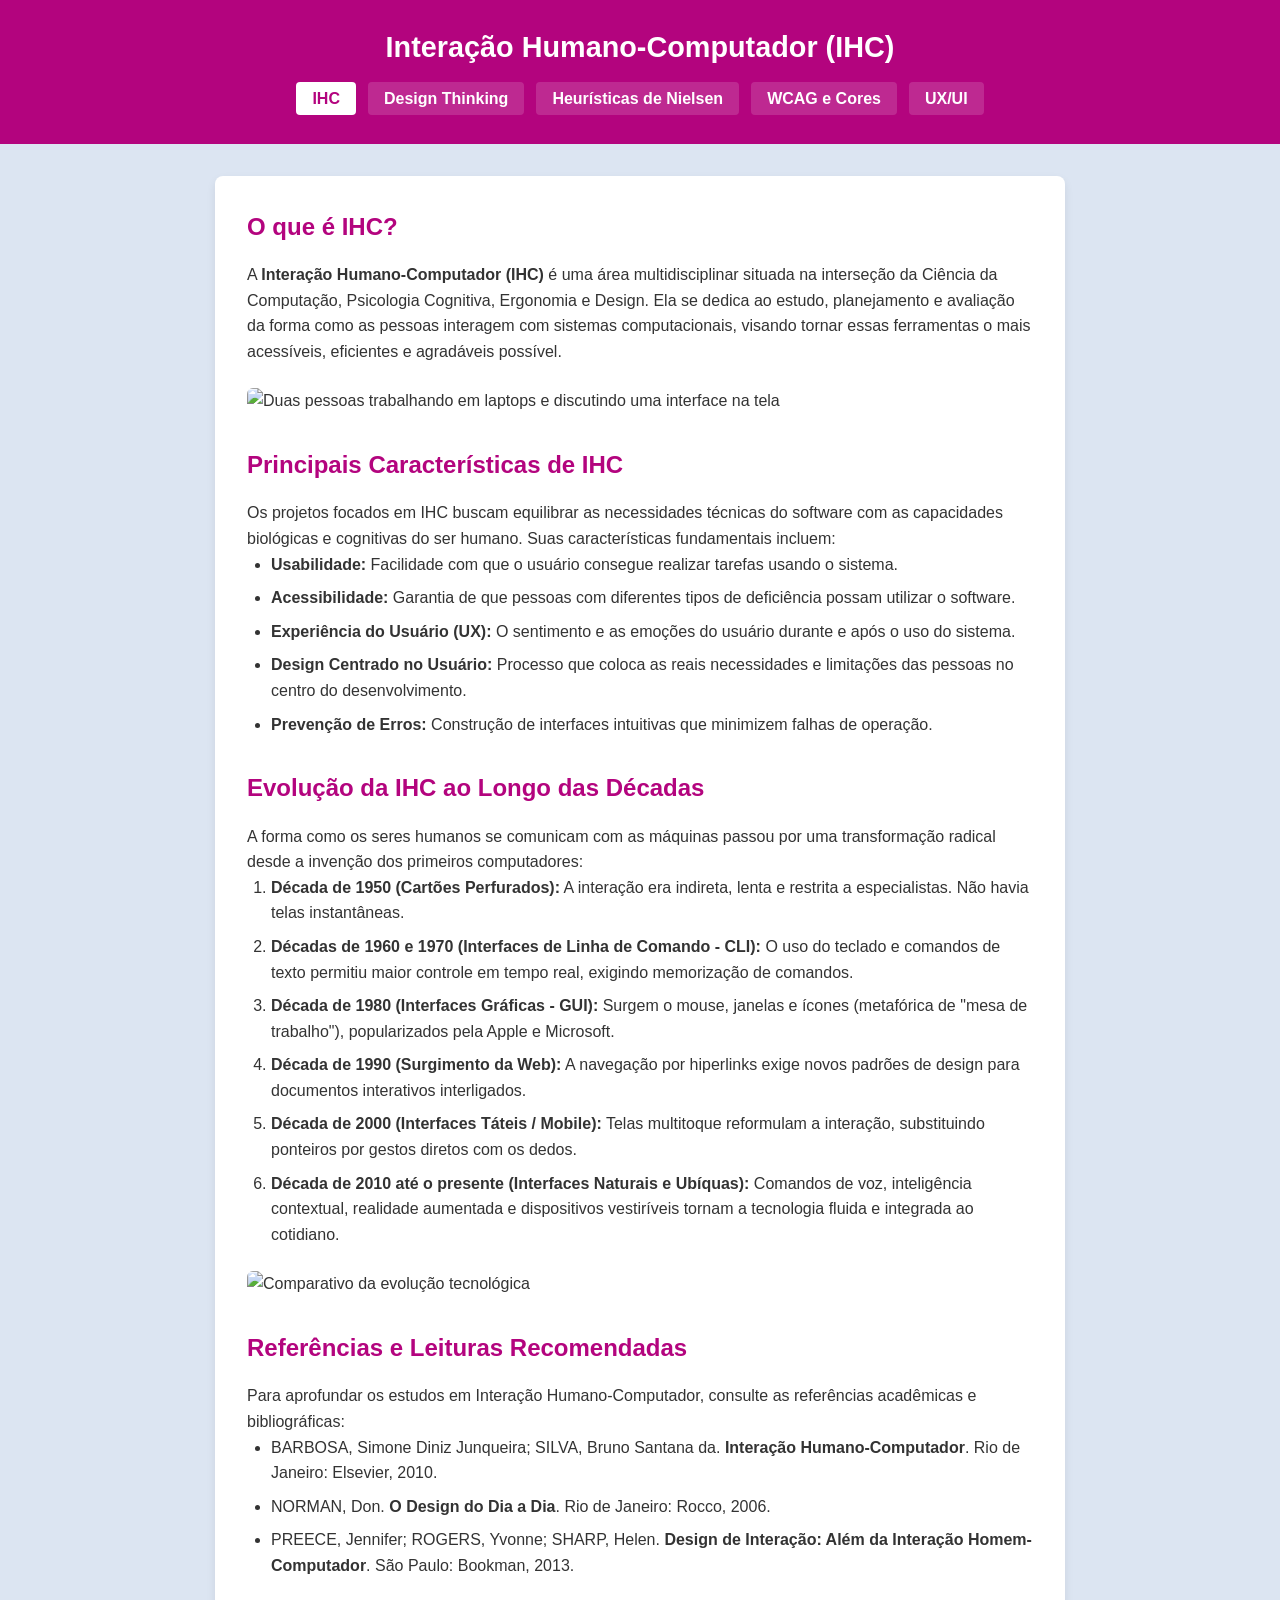
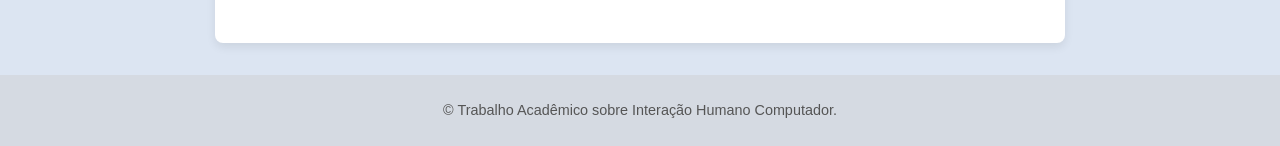
==== aula_03_09/index.html @ a7c311d0 "site com abas" ====
<!DOCTYPE html>
<html lang="pt-BR">
<head>
    <meta charset="UTF-8">
    <meta name="viewport" content="width=device-width, initial-scale=1.0">
    <title>Interação Humano Computador (IHC)</title>
    <link rel="stylesheet" href="style.css">
</head>
<body>

    <header>
        <h1>Interação Humano-Computador (IHC)</h1>
        <nav class="main-nav">
            <ul>
                <li><a href="index.html" class="active">IHC</a></li>
                <li><a href="design-thinking.html">Design Thinking</a></li>
                <li><a href="heuristicas.html">Heurísticas de Nielsen</a></li>
                <li><a href="wcag-cores.html">WCAG e Cores</a></li>
                <li><a href="ux-ui.html">UX/UI</a></li>
            </ul>
        </nav>
    </header>

    <main>
        <section>
            <h2>O que é IHC?</h2>
            <p>A <strong>Interação Humano-Computador (IHC)</strong> é uma área multidisciplinar situada na interseção da Ciência da Computação, Psicologia Cognitiva, Ergonomia e Design. Ela se dedica ao estudo, planejamento e avaliação da forma como as pessoas interagem com sistemas computacionais, visando tornar essas ferramentas o mais acessíveis, eficientes e agradáveis possível.</p>
            
            <img src="equipe-laptops.png" alt="Duas pessoas trabalhando em laptops e discutindo uma interface na tela">
        </section>

        <section>
            <h2>Principais Características de IHC</h2>
            <p>Os projetos focados em IHC buscam equilibrar as necessidades técnicas do software com as capacidades biológicas e cognitivas do ser humano. Suas características fundamentais incluem:</p>
            
            <ul>
                <li><strong>Usabilidade:</strong> Facilidade com que o usuário consegue realizar tarefas usando o sistema.</li>
                <li><strong>Acessibilidade:</strong> Garantia de que pessoas com diferentes tipos de deficiência possam utilizar o software.</li>
                <li><strong>Experiência do Usuário (UX):</strong> O sentimento e as emoções do usuário durante e após o uso do sistema.</li>
                <li><strong>Design Centrado no Usuário:</strong> Processo que coloca as reais necessidades e limitações das pessoas no centro do desenvolvimento.</li>
                <li><strong>Prevenção de Erros:</strong> Construção de interfaces intuitivas que minimizem falhas de operação.</li>
            </ul>
        </section>

        <section>
            <h2>Evolução da IHC ao Longo das Décadas</h2>
            <p>A forma como os seres humanos se comunicam com as máquinas passou por uma transformação radical desde a invenção dos primeiros computadores:</p>

            <ol>
                <li><strong>Década de 1950 (Cartões Perfurados):</strong> A interação era indireta, lenta e restrita a especialistas. Não havia telas instantâneas.</li>
                <li><strong>Décadas de 1960 e 1970 (Interfaces de Linha de Comando - CLI):</strong> O uso do teclado e comandos de texto permitiu maior controle em tempo real, exigindo memorização de comandos.</li>
                <li><strong>Década de 1980 (Interfaces Gráficas - GUI):</strong> Surgem o mouse, janelas e ícones (metafórica de "mesa de trabalho"), popularizados pela Apple e Microsoft.</li>
                <li><strong>Década de 1990 (Surgimento da Web):</strong> A navegação por hiperlinks exige novos padrões de design para documentos interativos interligados.</li>
                <li><strong>Década de 2000 (Interfaces Táteis / Mobile):</strong> Telas multitoque reformulam a interação, substituindo ponteiros por gestos diretos com os dedos.</li>
                <li><strong>Década de 2010 até o presente (Interfaces Naturais e Ubíquas):</strong> Comandos de voz, inteligência contextual, realidade aumentada e dispositivos vestiríveis tornam a tecnologia fluida e integrada ao cotidiano.</li>
            </ol>

            <img src="evolucao-tecnologia.jpg" alt="Comparativo da evolução tecnológica">
        </section>

        <section>
            <h2>Referências e Leituras Recomendadas</h2>
            <p>Para aprofundar os estudos em Interação Humano-Computador, consulte as referências acadêmicas e bibliográficas:</p>
            
            <ul>
                <li>BARBOSA, Simone Diniz Junqueira; SILVA, Bruno Santana da. <strong>Interação Humano-Computador</strong>. Rio de Janeiro: Elsevier, 2010.</li>
                <li>NORMAN, Don. <strong>O Design do Dia a Dia</strong>. Rio de Janeiro: Rocco, 2006.</li>
                <li>PREECE, Jennifer; ROGERS, Yvonne; SHARP, Helen. <strong>Design de Interação: Além da Interação Homem-Computador</strong>. São Paulo: Bookman, 2013.</li>
            </ul>
        </section>
    </main>

    <footer>
        <p>&copy; Trabalho Acadêmico sobre Interação Humano Computador.</p>
    </footer>

</body>
</html>
---- aula_03_09/style.css ----
* {
    margin: 0;
    padding: 0;
    box-sizing: border-box;
    font-family: Arial, sans-serif;
}

body {
    background-color: #dce5f2;
    color: #333;
    line-height: 1.6;
}

header {
    background-color: #b3047e;
    color: #fff;
    padding: 1.5rem 1rem;
    text-align: center;
}

header h1 {
    color: #fff;
    margin-bottom: 1rem;
    font-size: 1.8rem;
}

nav.main-nav ul {
    list-style: none;
    display: flex;
    justify-content: center;
    flex-wrap: wrap;
    gap: 12px;
    padding: 0;
    margin: 0;
}

nav.main-nav a {
    color: #fff;
    text-decoration: none;
    font-weight: bold;
    padding: 8px 16px;
    border-radius: 4px;
    background-color: rgba(255, 255, 255, 0.15);
    transition: background-color 0.3s ease, color 0.3s ease;
}

nav.main-nav a:hover, nav.main-nav a.active {
    background-color: #fff;
    color: #b3047e;
}
.anchor-nav {
    margin-top: 10px;
}
.anchor-nav a {
    font-size: 0.85rem;
    padding: 4px 10px;
    background: transparent;
    border: 1px solid rgba(255, 255, 255, 0.4);
}

main, .content {
    max-width: 850px;
    margin: 2rem auto;
    padding: 2rem;
    background-color: #ffffff;
    border-radius: 8px;
    box-shadow: 0 4px 10px rgba(0, 0, 0, 0.08);
}

h1, h2, h3 {
    color: #b3047e;
    margin-bottom: 1rem;
}

section, .card-section {
    margin-bottom: 2rem;
}

img {
    max-width: 100%;
    height: auto;
    border-radius: 6px;
    margin: 1.5rem 0;
    display: block;
}

ul, ol {
    margin-bottom: 1.5rem;
    padding-left: 1.5rem;
}

li {
    margin-bottom: 0.5rem;
}

table {
    width: 100%;
    border-collapse: collapse;
    margin: 1.5rem 0;
}

table, th, td {
    border: 1px solid #ccc;
}

th, td {
    padding: 10px;
    text-align: left;
}

th {
    background-color: #f2f2f2;
    color: #b3047e;
}

.color-badge {
    display: inline-block;
    width: 15px;
    height: 15px;
    border-radius: 3px;
    margin-right: 5px;
    vertical-align: middle;
}

footer {
    text-align: center;
    padding: 1.5rem;
    background-color: #d5dae2;
    font-size: 0.9rem;
    color: #555;
    margin-top: 2rem;
}

a {
    color: #3498db;
    text-decoration: none;
}

a:hover {
    text-decoration: underline;
}
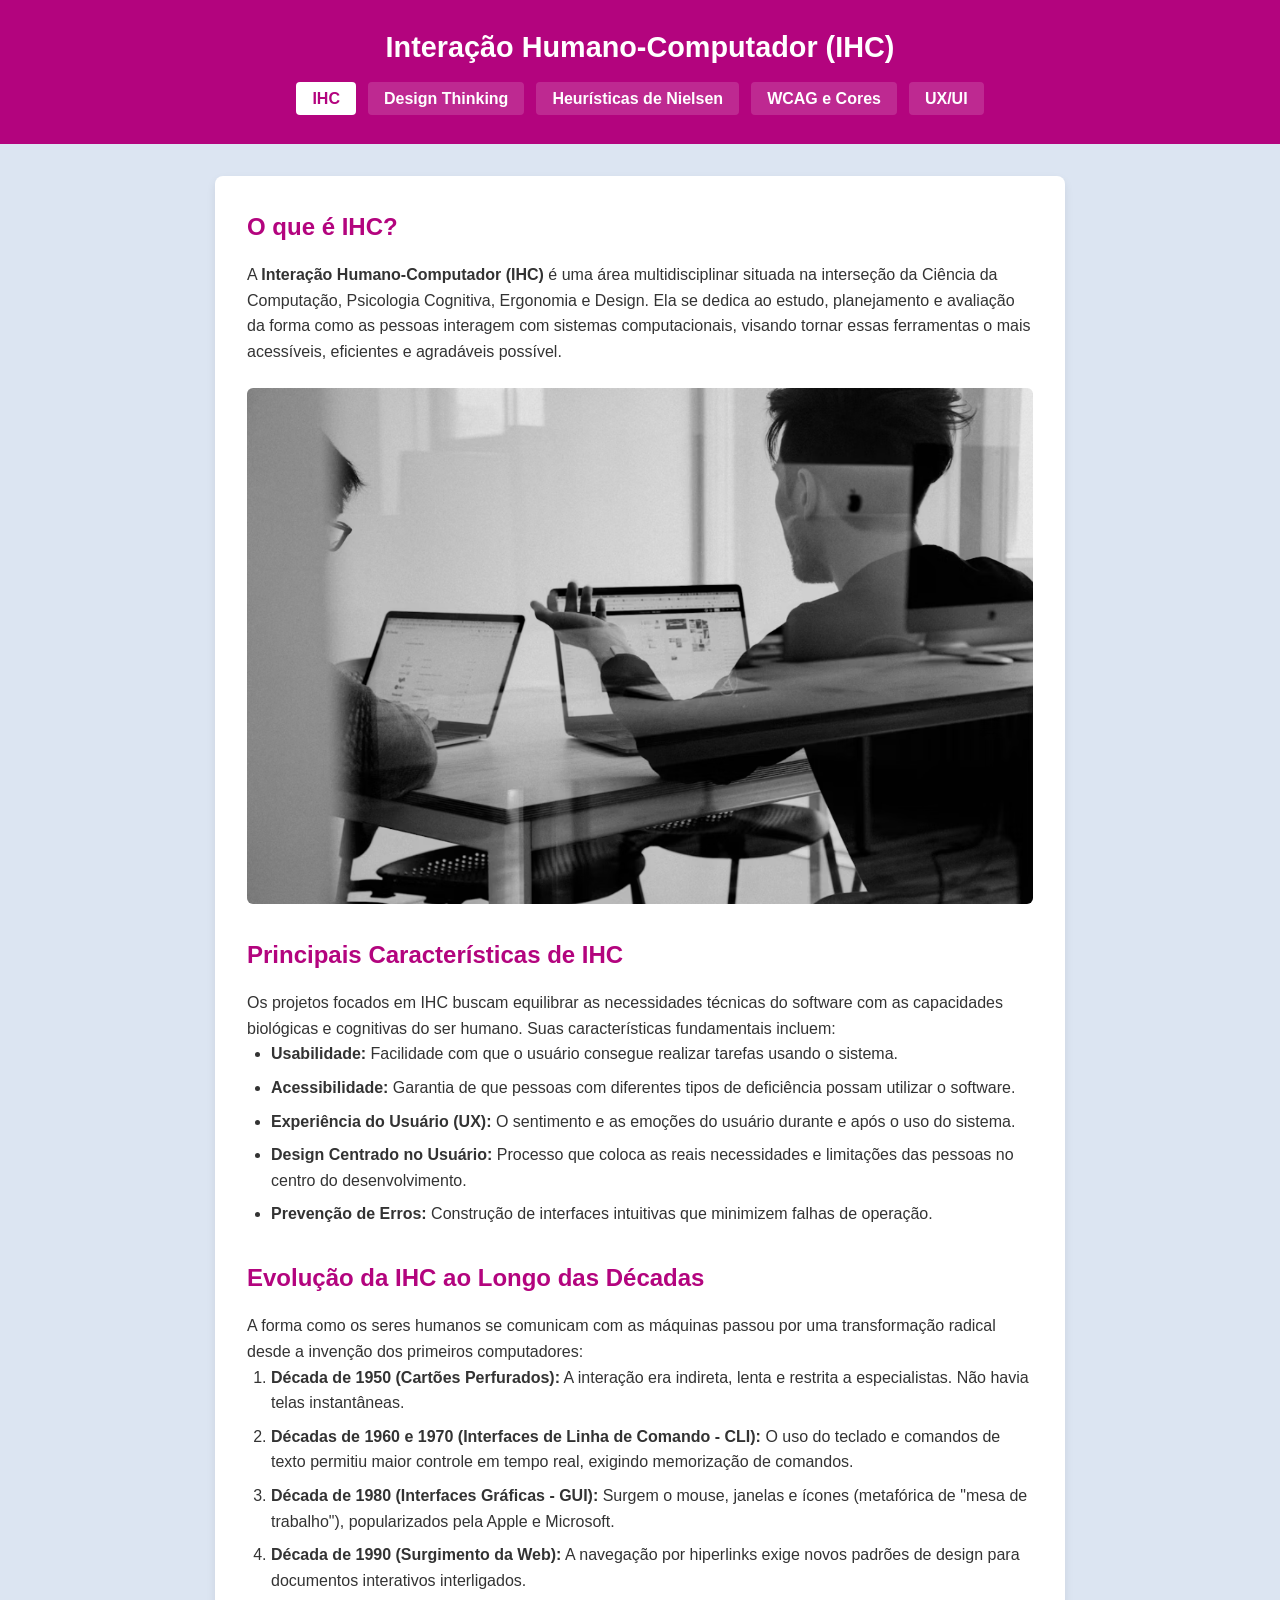
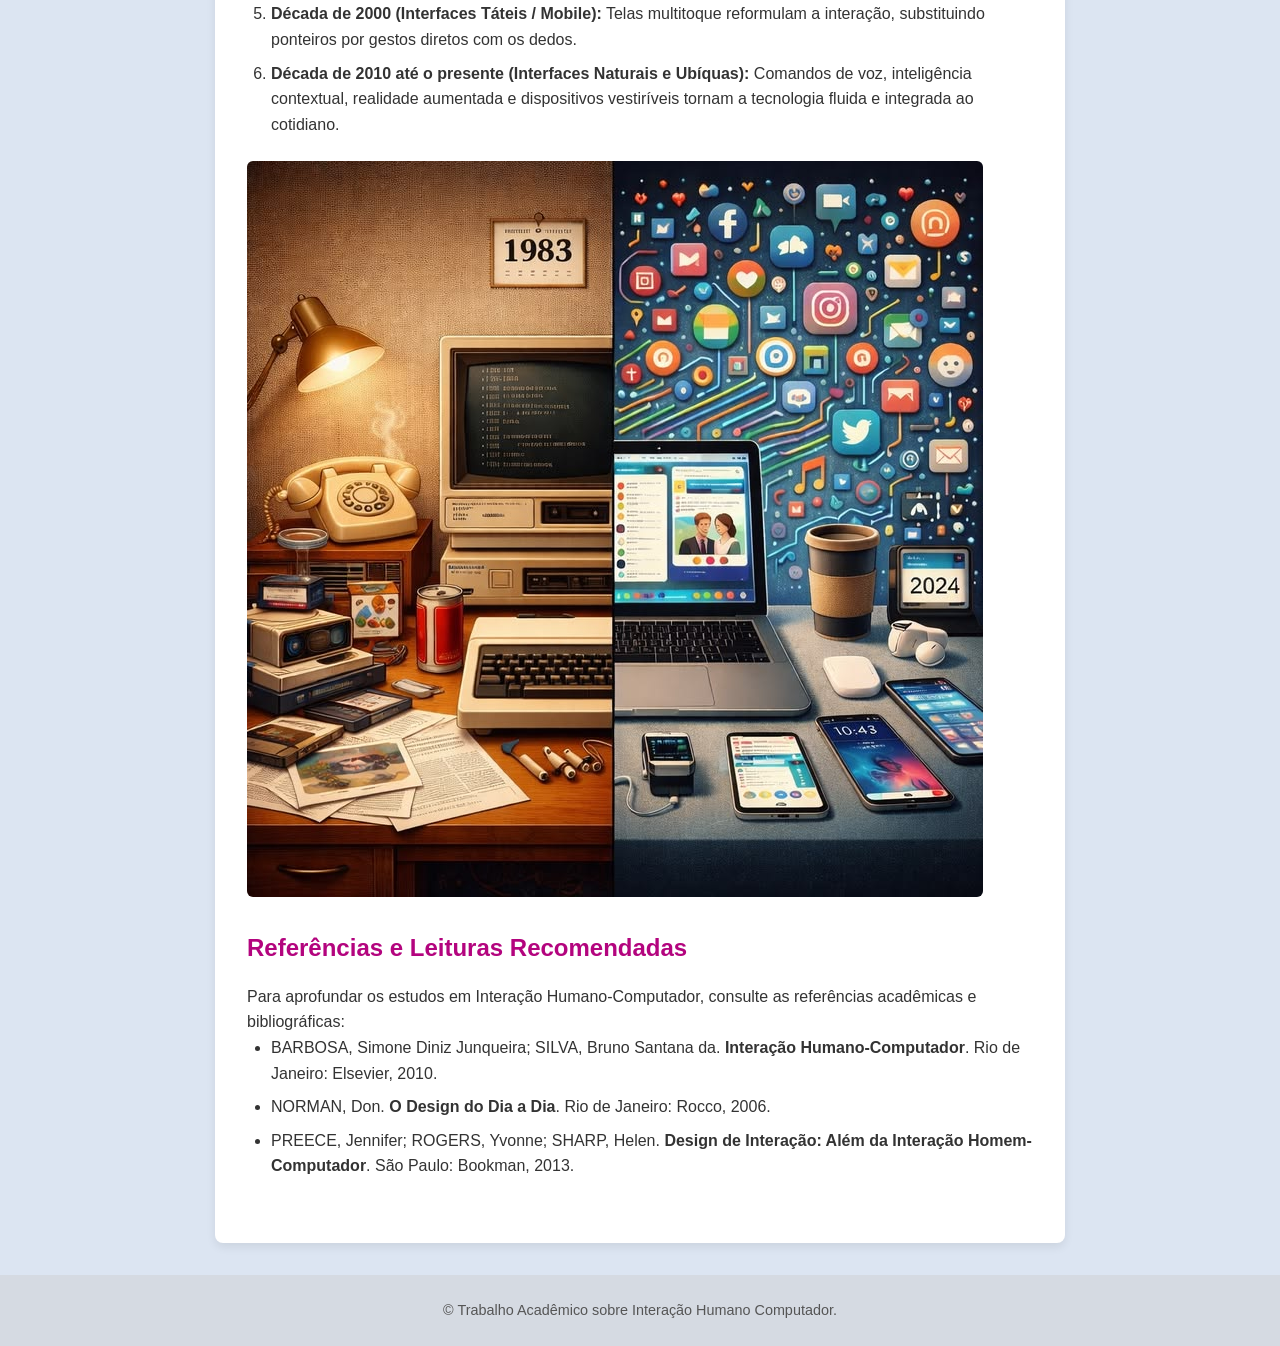
==== commit 74c434a8: "atualização 30/09 site abas" ====
--- a/aula_03_09/index.html
+++ b/aula_03_09/index.html
@@ -1,18 +1,18 @@
-<!DOCTYPE html>
-<html lang="pt-BR">
+<!DOCTYPE html> <!--mostra que esta na versao mais atualizada do html-->
+<html lang="pt-br"> <!--mostra que o idioma do site é português-->
 <head>
-    <meta charset="UTF-8">
-    <meta name="viewport" content="width=device-width, initial-scale=1.0">
-    <title>Interação Humano Computador (IHC)</title>
+    <meta charset="UTF-8"> <!--mostra que o site aceita acentuações-->
+    <meta name="viewport" content="width=device-width, initial-scale=1.0"> <!--mostra que o site vai ocupar 100% da tela do dispositivo, mostra a escala-->
+    <title>Interação Humano Computador (IHC)</title> <!--mostra o titulo do site-->
     <link rel="stylesheet" href="style.css">
 </head>
 <body>
 
     <header>
-        <h1>Interação Humano-Computador (IHC)</h1>
-        <nav class="main-nav">
-            <ul>
-                <li><a href="index.html" class="active">IHC</a></li>
+        <h1>Interação Humano-Computador (IHC)</h1> <!--Cria um titulo em nivel 1-->
+        <nav class="main-nav"> <!--Cria as abas de navegação-->
+            <ul> <!--lista não ordenada-->
+                <li><a href="index.html" class="active">IHC</a></li><!--Conectandoo com cada pagina criada-->
                 <li><a href="design-thinking.html">Design Thinking</a></li>
                 <li><a href="heuristicas.html">Heurísticas de Nielsen</a></li>
                 <li><a href="wcag-cores.html">WCAG e Cores</a></li>
@@ -23,17 +23,17 @@
 
     <main>
         <section>
-            <h2>O que é IHC?</h2>
-            <p>A <strong>Interação Humano-Computador (IHC)</strong> é uma área multidisciplinar situada na interseção da Ciência da Computação, Psicologia Cognitiva, Ergonomia e Design. Ela se dedica ao estudo, planejamento e avaliação da forma como as pessoas interagem com sistemas computacionais, visando tornar essas ferramentas o mais acessíveis, eficientes e agradáveis possível.</p>
+            <h2>O que é IHC?</h2> <!--Cria um titulo em nivel 2-->
+            <p>A <strong>Interação Humano-Computador (IHC)</strong> é uma área multidisciplinar situada na interseção da Ciência da Computação, Psicologia Cognitiva, Ergonomia e Design. Ela se dedica ao estudo, planejamento e avaliação da forma como as pessoas interagem com sistemas computacionais, visando tornar essas ferramentas o mais acessíveis, eficientes e agradáveis possível.</p> <!--Cria paragrafos-->
             
-            <img src="equipe-laptops.png" alt="Duas pessoas trabalhando em laptops e discutindo uma interface na tela">
+            <img src="equipe-laptops.png" alt="Duas pessoas trabalhando em laptops e discutindo uma interface na tela"> <!--Acrescenta imagens a pagina-->
         </section>
 
         <section>
-            <h2>Principais Características de IHC</h2>
+            <h2>Principais Características de IHC</h2> <!--Cria um titulo em nivel 2-->
             <p>Os projetos focados em IHC buscam equilibrar as necessidades técnicas do software com as capacidades biológicas e cognitivas do ser humano. Suas características fundamentais incluem:</p>
             
-            <ul>
+            <ul><!--lista não ordenada-->
                 <li><strong>Usabilidade:</strong> Facilidade com que o usuário consegue realizar tarefas usando o sistema.</li>
                 <li><strong>Acessibilidade:</strong> Garantia de que pessoas com diferentes tipos de deficiência possam utilizar o software.</li>
                 <li><strong>Experiência do Usuário (UX):</strong> O sentimento e as emoções do usuário durante e após o uso do sistema.</li>
@@ -46,7 +46,7 @@
             <h2>Evolução da IHC ao Longo das Décadas</h2>
             <p>A forma como os seres humanos se comunicam com as máquinas passou por uma transformação radical desde a invenção dos primeiros computadores:</p>
 
-            <ol>
+            <ol> <!--lista ordenada-->
                 <li><strong>Década de 1950 (Cartões Perfurados):</strong> A interação era indireta, lenta e restrita a especialistas. Não havia telas instantâneas.</li>
                 <li><strong>Décadas de 1960 e 1970 (Interfaces de Linha de Comando - CLI):</strong> O uso do teclado e comandos de texto permitiu maior controle em tempo real, exigindo memorização de comandos.</li>
                 <li><strong>Década de 1980 (Interfaces Gráficas - GUI):</strong> Surgem o mouse, janelas e ícones (metafórica de "mesa de trabalho"), popularizados pela Apple e Microsoft.</li>
@@ -70,7 +70,7 @@
         </section>
     </main>
 
-    <footer>
+    <footer> <!--rodapé-->
         <p>&copy; Trabalho Acadêmico sobre Interação Humano Computador.</p>
     </footer>
 
--- a/aula_03_09/style.css
+++ b/aula_03_09/style.css
@@ -1,141 +1,144 @@
 * {
-    margin: 0;
-    padding: 0;
-    box-sizing: border-box;
-    font-family: Arial, sans-serif;
+    margin: 0;/*Remove as margens externas padrão de todos os elementos*/
+    padding: 0;/*Remove os espaçamentos internos padrão de todos os elementos*/
+    box-sizing: border-box;/*Garante que 'padding' e 'border' não aumentem o tamanho total do elemento*/
+    font-family: Arial, sans-serif;/*Define a tipografia padrão para todo o site*/
 }
 
 body {
-    background-color: #dce5f2;
-    color: #333;
-    line-height: 1.6;
+    background-color: #dce5f2;/*Define a cor de fundo de toda a página*/
+    color: #333;/*Define a cor padrão dos textos*/
+    line-height: 1.6;/*Melhora a leitura aumentando a altura da linha dos textos*/
 }
 
 header {
-    background-color: #b3047e;
-    color: #fff;
-    padding: 1.5rem 1rem;
-    text-align: center;
+    background-color: #b3047e;/*Define a cor de fundo do cabeçalho*/
+    color: #fff;/*Define a cor dos textos do cabeçalho*/
+    padding: 1.5rem 1rem; /*Define o espaçamento interno*/
+    text-align: center;/*Centraliza o título e o menu dentro do cabeçalho*/
 }
 
 header h1 {
-    color: #fff;
-    margin-bottom: 1rem;
-    font-size: 1.8rem;
+    color: #fff;/*Garante que o título principal do cabeçalho seja branco*/
+    margin-bottom: 1rem;/*Adiciona uma margem abaixo do título para afastar do menu*/
+    font-size: 1.8rem;/*Define o tamanho da fonte do título*/
 }
 
+/* Estilo da lista do menu */
 nav.main-nav ul {
-    list-style: none;
-    display: flex;
-    justify-content: center;
-    flex-wrap: wrap;
-    gap: 12px;
-    padding: 0;
-    margin: 0;
+    list-style: none;/*Remove as bolinhas (marcadores) padrão das listas <ul>*/
+    display: flex;/*Transforma a lista em Flexbox para alinhar os itens lado a lado*/
+    justify-content: center;/*Centraliza os botões do menu horizontalmente*/
+    flex-wrap: wrap;/*Permite que os botões quebrem para a linha de baixo em telas pequenas*/
+    gap: 12px;/*Define a distância de 12px entre cada botão do menu*/
+    padding: 0;/*Limpa o padding da lista*/
+    margin: 0; /*Limpa a margem da lista*/
 }
 
+/* Estilo dos links/botões do menu */
 nav.main-nav a {
-    color: #fff;
-    text-decoration: none;
-    font-weight: bold;
-    padding: 8px 16px;
-    border-radius: 4px;
-    background-color: rgba(255, 255, 255, 0.15);
-    transition: background-color 0.3s ease, color 0.3s ease;
+    color: #fff;/*Cor do texto do botão (branco)*/
+    text-decoration: none;/*Remove o sublinhado padrão dos links <a>*/
+    font-weight: bold;/*Deixa o texto do botão em negrito*/
+    padding: 8px 16px;/*Dá formato de botão (8px em cima/baixo, 16px nas laterais)*/
+    border-radius: 4px;/*Arredonda levemente os cantos do botão*/
+    background-color: rgba(255, 255, 255, 0.15); /*Fundo branco semi-transparente*/
+    transition: background-color 0.3s ease, color 0.3s ease;/*Transição suave de 0.3s ao passar o mouse*/
 }
 
 nav.main-nav a:hover, nav.main-nav a.active {
-    background-color: #fff;
-    color: #b3047e;
+    background-color: #fff;/*O fundo do botão fica branco sólido*/
+    color: #b3047e;/*O texto do botão muda para magenta*/
 }
 .anchor-nav {
-    margin-top: 10px;
+    margin-top: 10px;/*Cria um espaço acima do submenu de âncoras*/
 }
 .anchor-nav a {
-    font-size: 0.85rem;
-    padding: 4px 10px;
-    background: transparent;
-    border: 1px solid rgba(255, 255, 255, 0.4);
+    font-size: 0.85rem;/*Deixa o texto do submenu ligeiramente menor*/
+    padding: 4px 10px;/*Deixa o botão do submenu mais compacto*/
+    background: transparent;/*Mantém o fundo transparente*/
+    border: 1px solid rgba(255, 255, 255, 0.4);/*Adiciona uma borda fina semi-transparente*/
 }
 
 main, .content {
     max-width: 850px;
-    margin: 2rem auto;
-    padding: 2rem;
-    background-color: #ffffff;
-    border-radius: 8px;
-    box-shadow: 0 4px 10px rgba(0, 0, 0, 0.08);
+    margin: 2rem auto;/*Limita a largura máxima do bloco de conteúdo*/
+    margin: 2rem auto;/*Centraliza o bloco na tela e cria margem de emcima e em baixo*/
+    padding: 2rem;/*Cria espaço interno entre a borda do cartão e o texto*/
+    background-color: #ffffff;/*Fundo branco para o cartão de conteúdo*/
+    border-radius: 8px; /*Arredonda as pontas do cartão principal*/
+    box-shadow: 0 4px 10px rgba(0, 0, 0, 0.08); /*Adiciona uma sombra leve e elegante atrás do cartão*/
 }
 
 h1, h2, h3 {
-    color: #b3047e;
-    margin-bottom: 1rem;
+    color: #b3047e;/*Define a cor magenta para os títulos internos*/
+    margin-bottom: 1rem;/*Adiciona espaçamento abaixo dos títulos*/
 }
 
 section, .card-section {
-    margin-bottom: 2rem;
+    margin-bottom: 2rem;/*Separa cada bloco de seção por 2rem de distância vertical*/
 }
 
 img {
-    max-width: 100%;
-    height: auto;
-    border-radius: 6px;
-    margin: 1.5rem 0;
-    display: block;
+    max-width: 100%;/*Garante que a imagem nunca ultrapasse a largura da tela*/
+    height: auto;/*Mantém a proporção de altura e largura da imagem sem distorcer*/
+    border-radius: 6px;/*Arredonda os cantos das imagens*/
+    margin: 1.5rem 0; /*Espaçamento acima e abaixo da imagem*/
+    display: block;/*Garante que a imagem se comporte como um bloco próprio*/
 }
 
 ul, ol {
-    margin-bottom: 1.5rem;
-    padding-left: 1.5rem;
+    margin-bottom: 1.5rem;/*Espaço abaixo das listas*/
+    padding-left: 1.5rem;/*Indentação para recuar os pontos/números da lista*/
 }
 
 li {
-    margin-bottom: 0.5rem;
+    margin-bottom: 0.5rem;/*Espaçamento entre cada item da lista*/
 }
 
 table {
-    width: 100%;
-    border-collapse: collapse;
-    margin: 1.5rem 0;
+    width: 100%;/*Faz a tabela ocupar toda a largura do cartão de conteúdo*/
+    border-collapse: collapse;/*Funde as bordas das células eliminando espaços duplos*/
+    margin: 1.5rem 0;/*Adiciona margem acima e abaixo da tabela*/
 }
 
 table, th, td {
-    border: 1px solid #ccc;
+    border: 1px solid #ccc;/*Linha de borda cinza clara em volta da tabela e células*/
 }
 
 th, td {
-    padding: 10px;
-    text-align: left;
+    padding: 10px;/*Espaçamento interno dentro de cada célula para o texto não colar na borda*/
+    text-align: left;/*Alinha o texto das células à esquerda*/
 }
 
 th {
-    background-color: #f2f2f2;
-    color: #b3047e;
+    background-color: #f2f2f2;/*Cor de fundo cinza bem claro para o cabeçalho da tabela*/
+    color: #b3047e;/*Cor magenta para os títulos das colunas*/
 }
 
 .color-badge {
-    display: inline-block;
-    width: 15px;
-    height: 15px;
-    border-radius: 3px;
-    margin-right: 5px;
-    vertical-align: middle;
+    display: inline-block;/*Permite definir largura/altura mantendo alinhado com o texto*/
+    width: 15px;/*Largura do quadradinho de cor*/
+    height: 15px;/*Altura do quadradinho de cor*/
+    border-radius: 3px;/*Arredonda levemente o quadradinho*/
+    margin-right: 5px;/*Espaço entre o quadrado de cor e o nome da cor*/
+    vertical-align: middle;/*Alinha o quadrado com o meio da linha do texto*/
 }
 
 footer {
-    text-align: center;
-    padding: 1.5rem;
-    background-color: #d5dae2;
-    font-size: 0.9rem;
-    color: #555;
-    margin-top: 2rem;
+    text-align: center;/*Centraliza o texto de direitos autorais no rodapé*/
+    padding: 1.5rem;/*Espaçamento interno do rodapé*/
+    background-color: #d5dae2;/*Cor de fundo cinza levemente mais escuro que o body*/
+    font-size: 0.9rem;/*Tamanho de fonte reduzido*/
+    color: #555;/*Cor de texto cinza intermediário*/
+    margin-top: 2rem;/*Distância entre o conteúdo principal e o rodapé*/
 }
 
 a {
-    color: #3498db;
-    text-decoration: none;
+    color: #3498db;/*Cor azul para links no meio do texto*/
+    text-decoration: none;/*Remove o sublinhado inicial*/
 }
 
 a:hover {
-    text-decoration: underline;
+    text-decoration: underline;/*Adiciona o sublinhado quando o usuário passa o mouse por cima*/
 }
